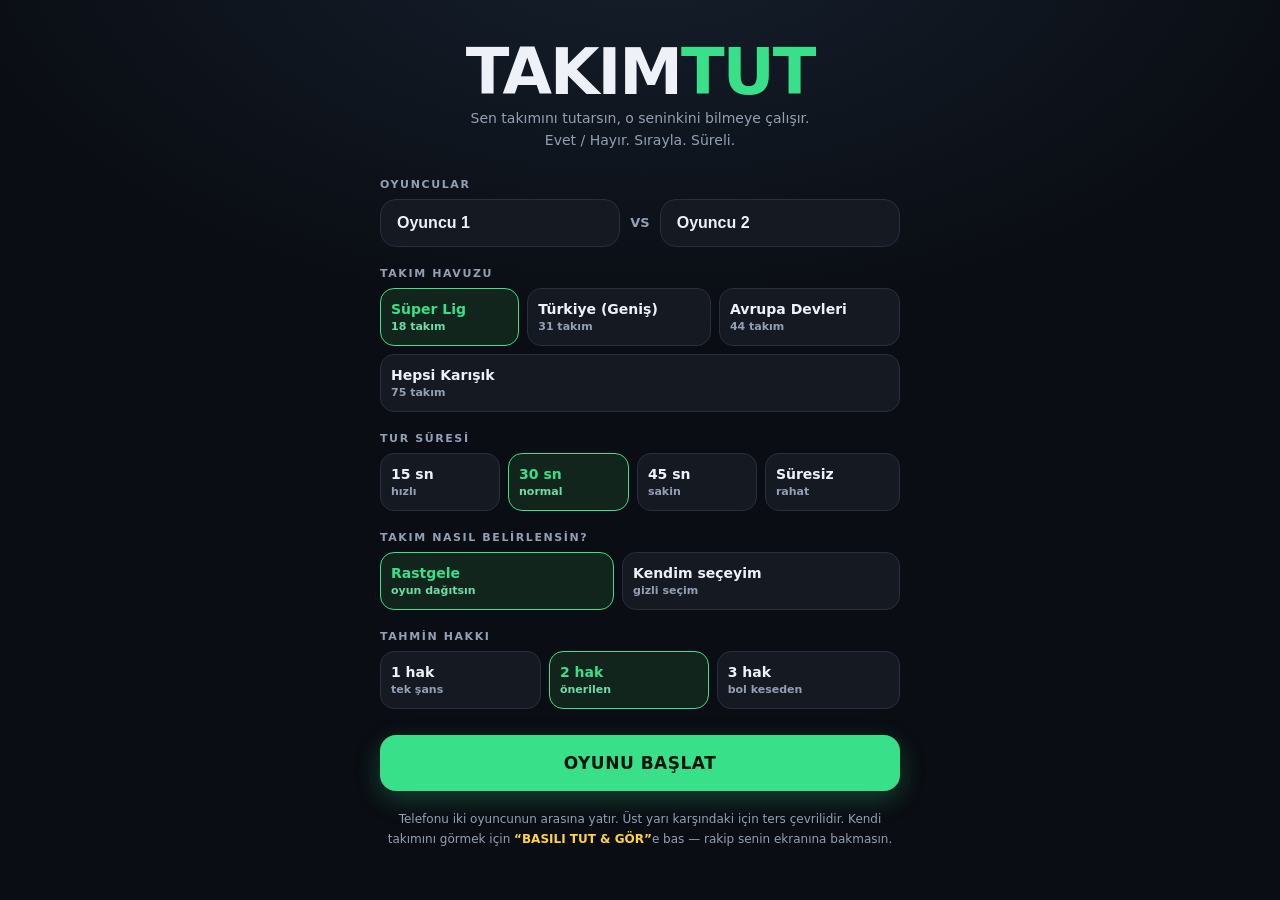
==== index.html @ 1a3922f6 "Takım Tut: iki kişilik split-screen takım tahmin oyunu Telefon iki oyuncunun arasına yatırılıyor; üs" ====
<!doctype html>
<html lang="tr">
<head>
<meta charset="utf-8">
<meta name="viewport" content="width=device-width, initial-scale=1, maximum-scale=1, user-scalable=no, viewport-fit=cover">
<title>TAKIM TUT — Evet / Hayır Takım Bilme Oyunu</title>
<meta name="description" content="İki kişilik, bölünmüş ekranlı, sıralı ve süreli takım tahmin oyunu. Kendi takımını sen görürsün, rakip göremez.">
<meta name="theme-color" content="#0a0d13">
<link rel="stylesheet" href="assets/css/style.css">
<link rel="icon" href="data:image/svg+xml,<svg xmlns='http://www.w3.org/2000/svg' viewBox='0 0 100 100'><text y='.9em' font-size='90'>⚽</text></svg>">
</head>
<body>

<!-- ============ 1) KURULUM ============ -->
<section id="ekran-kurulum" class="ekran aktif">
  <div class="kurulum-kutu">
    <h1 class="logo-yazi">TAKIM<span>TUT</span></h1>
    <p class="slogan">Sen takımını tutarsın, o seninkini bilmeye çalışır.<br>Evet / Hayır. Sırayla. Süreli.</p>

    <div class="alan">
      <label class="etiket">Oyuncular</label>
      <div class="ikili">
        <input id="ad1" class="girdi" maxlength="14" placeholder="1. Oyuncu" value="Oyuncu 1">
        <span class="vs">VS</span>
        <input id="ad2" class="girdi" maxlength="14" placeholder="2. Oyuncu" value="Oyuncu 2">
      </div>
    </div>

    <div class="alan">
      <label class="etiket">Takım havuzu</label>
      <div id="havuz-secim" class="secenekler"></div>
    </div>

    <div class="alan">
      <label class="etiket">Tur süresi</label>
      <div class="secenekler" id="sure-secim">
        <button class="secenek" data-sure="15">15 sn<small>hızlı</small></button>
        <button class="secenek secili" data-sure="30">30 sn<small>normal</small></button>
        <button class="secenek" data-sure="45">45 sn<small>sakin</small></button>
        <button class="secenek" data-sure="0">Süresiz<small>rahat</small></button>
      </div>
    </div>

    <div class="alan">
      <label class="etiket">Takım nasıl belirlensin?</label>
      <div class="secenekler" id="dagitim-secim">
        <button class="secenek secili" data-dagitim="rastgele">Rastgele<small>oyun dağıtsın</small></button>
        <button class="secenek" data-dagitim="secim">Kendim seçeyim<small>gizli seçim</small></button>
      </div>
    </div>

    <div class="alan">
      <label class="etiket">Tahmin hakkı</label>
      <div class="secenekler" id="hak-secim">
        <button class="secenek" data-hak="1">1 hak<small>tek şans</small></button>
        <button class="secenek secili" data-hak="2">2 hak<small>önerilen</small></button>
        <button class="secenek" data-hak="3">3 hak<small>bol keseden</small></button>
      </div>
    </div>

    <button id="basla" class="buyuk-btn">OYUNU BAŞLAT</button>
    <p class="ipucu">Telefonu iki oyuncunun arasına yatır. Üst yarı karşındaki için ters çevrilidir.
      Kendi takımını görmek için <b>“BASILI TUT & GÖR”</b>e bas — rakip senin ekranına bakmasın.</p>
  </div>
</section>

<!-- ============ 2) GİZLİ SEÇİM ============ -->
<section id="ekran-secim" class="ekran">
  <div class="secim-ust">
    <div>
      <div class="kucuk-etiket">Sıra sende</div>
      <h2 id="secim-oyuncu">Oyuncu 1</h2>
    </div>
    <div class="uyari-rozet">Rakip bakmasın 👀</div>
  </div>
  <input id="secim-ara" class="girdi ara" placeholder="Takım ara…" autocomplete="off">
  <div id="secim-izgara" class="izgara"></div>
</section>

<!-- ============ 3) DEVİR TESLİM ============ -->
<section id="ekran-devir" class="ekran">
  <div class="devir-kutu">
    <div class="devir-ikon">🤝</div>
    <h2 id="devir-baslik">Telefonu 2. Oyuncuya ver</h2>
    <p id="devir-alt">Sen hazırsın. Şimdi sıra onda.</p>
    <button id="devir-btn" class="buyuk-btn">HAZIRIM</button>
  </div>
</section>

<!-- ============ 4) OYUN (SPLIT SCREEN) ============ -->
<section id="ekran-oyun" class="ekran">
  <div class="saha" id="saha"></div>
  <div class="orta-serit">
    <div class="orta-sayac" id="orta-sayac">30</div>
    <div class="orta-bilgi" id="orta-bilgi">Tur 1</div>
  </div>
</section>

<!-- ============ 5) BİTİŞ ============ -->
<section id="ekran-bitis" class="ekran">
  <div class="bitis-kutu">
    <div id="bitis-kupa" class="devir-ikon">🏆</div>
    <h2 id="bitis-baslik">Kazandı!</h2>
    <p id="bitis-alt"></p>
    <div class="acilis" id="bitis-acilis"></div>
    <div class="bitis-btnler">
      <button id="tekrar" class="buyuk-btn">TEKRAR OYNA</button>
      <button id="menu" class="ikincil-btn">Ana menü</button>
    </div>
  </div>
</section>

<script src="assets/js/teams.js"></script>
<script src="assets/js/game.js"></script>
</body>
</html>
---- assets/css/style.css ----
/* ================= TAKIM TUT — stil ================= */
:root{
  --zemin:#0a0d13; --panel:#141922; --panel2:#1b2230; --cizgi:#28303f;
  --yazi:#eef2f8; --soluk:#93a0b4;
  --vurgu:#38e08a; --vurgu2:#ffd23f; --kirmizi:#ff4d5e; --mavi:#4aa3ff;
  --gol:16px;
}
*{box-sizing:border-box;-webkit-tap-highlight-color:transparent}
html,body{height:100%;margin:0}
body{
  background:radial-gradient(1200px 700px at 50% -10%, #16202e 0%, var(--zemin) 60%);
  color:var(--yazi); font-family:system-ui,-apple-system,"Segoe UI",Roboto,sans-serif;
  overflow:hidden; overscroll-behavior:none;
}
button{font-family:inherit;cursor:pointer;border:none}

.ekran{position:fixed;inset:0;display:none;overflow:auto;-webkit-overflow-scrolling:touch}
.ekran.aktif{display:block}

/* ---------- KURULUM ---------- */
.kurulum-kutu{max-width:560px;margin:0 auto;padding:28px 20px 44px;text-align:center}
.logo-yazi{font-size:clamp(38px,11vw,64px);font-weight:900;letter-spacing:-2px;margin:14px 0 4px;line-height:.95}
.logo-yazi span{color:var(--vurgu)}
.slogan{color:var(--soluk);margin:0 0 26px;font-size:14px;line-height:1.6}
.alan{text-align:left;margin-bottom:20px}
.etiket{display:block;font-size:11px;letter-spacing:1.6px;text-transform:uppercase;color:var(--soluk);margin-bottom:8px;font-weight:700}
.kucuk-etiket{font-size:11px;letter-spacing:1.6px;text-transform:uppercase;color:var(--soluk);font-weight:700}
.girdi{
  width:100%;background:var(--panel);border:1.5px solid var(--cizgi);color:var(--yazi);
  padding:14px 16px;border-radius:var(--gol);font-size:16px;font-weight:600;outline:none
}
.girdi:focus{border-color:var(--vurgu)}
.ikili{display:flex;align-items:center;gap:10px}
.vs{font-weight:900;color:var(--soluk);font-size:13px}
.secenekler{display:flex;gap:8px;flex-wrap:wrap}
.secenek{
  flex:1 1 auto;min-width:96px;background:var(--panel);border:1.5px solid var(--cizgi);color:var(--yazi);
  padding:12px 10px;border-radius:14px;font-size:14px;font-weight:700;display:flex;flex-direction:column;gap:3px;
  transition:.15s
}
.secenek small{font-weight:600;font-size:11px;color:var(--soluk)}
.secenek.secili{border-color:var(--vurgu);background:#12251c;color:var(--vurgu)}
.secenek.secili small{color:#6fdca6}
.buyuk-btn{
  width:100%;background:var(--vurgu);color:#05130c;padding:18px;border-radius:var(--gol);
  font-size:17px;font-weight:900;letter-spacing:.5px;margin-top:6px;box-shadow:0 8px 24px rgba(56,224,138,.25)
}
.buyuk-btn:active{transform:translateY(1px)}
.ikincil-btn{width:100%;background:transparent;border:1.5px solid var(--cizgi);color:var(--soluk);padding:14px;border-radius:var(--gol);font-weight:700;margin-top:10px}
.ipucu{color:var(--soluk);font-size:12px;line-height:1.7;margin-top:18px}
.ipucu b{color:var(--vurgu2)}

/* ---------- SEÇİM ---------- */
#ekran-secim{padding:18px 14px 30px}
.secim-ust{display:flex;justify-content:space-between;align-items:center;margin-bottom:12px}
.secim-ust h2{margin:2px 0 0;font-size:24px}
.uyari-rozet{background:#2a1c1c;color:#ff9aa4;border:1px solid #4a2a2f;padding:8px 12px;border-radius:999px;font-size:12px;font-weight:700}
.ara{margin-bottom:14px}
.izgara{display:grid;grid-template-columns:repeat(auto-fill,minmax(96px,1fr));gap:10px;padding-bottom:40px}
.kart{
  background:var(--panel);border:1.5px solid var(--cizgi);border-radius:14px;padding:10px 6px 8px;
  display:flex;flex-direction:column;align-items:center;gap:6px;color:var(--yazi)
}
.kart .arma{width:52px;height:auto;display:block}
.kart .isim{font-size:11px;font-weight:700;line-height:1.2;text-align:center}
.kart .lig{font-size:9px;color:var(--soluk)}
.kart:active{border-color:var(--vurgu)}
.kart.elendi{opacity:.32}
.kart.elendi .isim{text-decoration:line-through}

/* ---------- DEVİR / BİTİŞ ---------- */
.devir-kutu,.bitis-kutu{max-width:460px;margin:0 auto;padding:60px 22px;text-align:center}
.devir-ikon{font-size:64px;margin-bottom:10px}
.devir-kutu h2,.bitis-kutu h2{font-size:28px;margin:0 0 8px}
.devir-kutu p,.bitis-kutu p{color:var(--soluk);margin:0 0 26px;line-height:1.6}
.acilis{display:flex;gap:14px;justify-content:center;margin-bottom:26px;flex-wrap:wrap}
.acilis .oyuncu-sonuc{background:var(--panel);border:1.5px solid var(--cizgi);border-radius:16px;padding:14px 16px;min-width:140px}
.acilis .arma{width:76px;margin:0 auto 8px;display:block}
.acilis .kim{font-size:11px;color:var(--soluk);text-transform:uppercase;letter-spacing:1.2px;font-weight:700}
.acilis .tkm{font-weight:800;font-size:15px;margin-top:2px}
.bitis-btnler{max-width:320px;margin:0 auto}

/* ================= OYUN — SPLIT SCREEN ================= */
#ekran-oyun{overflow:hidden}
.saha{position:absolute;inset:0;display:flex;flex-direction:column}
.yari{
  position:relative;flex:1 1 50%;min-height:0;display:flex;flex-direction:column;
  padding:12px 12px;gap:8px;transition:background .25s, box-shadow .25s;
  background:var(--panel);border:2px solid transparent;overflow:hidden
}
.yari.ust{transform:rotate(180deg)}
.yari.pasif{background:#0f141c}
.yari.sirasi{border-color:var(--vurgu);background:#101c17;box-shadow:inset 0 0 60px rgba(56,224,138,.10)}
.yari.cevap-sirasi{border-color:var(--mavi);background:#0f1722;box-shadow:inset 0 0 60px rgba(74,163,255,.10)}

.yari-ust-serit{display:flex;justify-content:space-between;align-items:center;gap:8px;flex:0 0 auto}
.oyuncu-adi{font-weight:800;font-size:15px;display:flex;align-items:center;gap:8px}
.durum-rozet{font-size:10px;font-weight:800;letter-spacing:1.2px;text-transform:uppercase;padding:5px 9px;border-radius:999px;background:#232c3a;color:var(--soluk)}
.durum-rozet.sor{background:#12351f;color:var(--vurgu)}
.durum-rozet.cevapla{background:#122536;color:var(--mavi)}
.sayac-mini{font-variant-numeric:tabular-nums;font-weight:900;font-size:16px;color:var(--soluk)}
.sayac-mini.az{color:var(--kirmizi)}

/* arma alanı + kilit */
.arma-alan{flex:1 1 auto;position:relative;display:flex;align-items:center;justify-content:center;min-height:0;padding-bottom:44px;touch-action:none;cursor:pointer}
.arma-alan .arma{height:100%;max-height:100%;width:auto;max-width:70%;filter:drop-shadow(0 10px 30px rgba(0,0,0,.5))}
.takim-bilgi{position:absolute;bottom:2px;left:0;right:0;text-align:center;pointer-events:none}
.takim-bilgi .ad{font-size:clamp(16px,4.5vw,24px);font-weight:900;letter-spacing:-.5px}
.takim-bilgi .detay{font-size:11px;color:var(--soluk);margin-top:2px}
.kilit{
  position:absolute;inset:0;display:flex;flex-direction:column;align-items:center;justify-content:center;gap:6px;
  background:linear-gradient(180deg,#161c26,#101620);border:2px dashed var(--cizgi);border-radius:18px;
  color:var(--soluk);font-weight:800;letter-spacing:.5px;user-select:none;-webkit-user-select:none;text-align:center;padding:10px
}
.kilit .kilit-ikon{font-size:34px}
.kilit .kilit-alt{font-size:11px;font-weight:600;color:#6d7a8d;max-width:230px;line-height:1.5}
.kilit.gizli{display:none}

/* kontroller */
.kontrol{display:flex;gap:8px;flex:0 0 auto}
.kontrol button{
  flex:1;padding:14px 6px;border-radius:14px;font-weight:900;font-size:14px;
  background:var(--panel2);color:var(--yazi);border:1.5px solid var(--cizgi);letter-spacing:.3px
}
.kontrol button:disabled{opacity:.32}
.kontrol .evet{background:#12351f;border-color:#1f6b3d;color:#5ef0a4}
.kontrol .hayir{background:#351218;border-color:#6b1f2a;color:#ff8a96}
.kontrol .tahmin{background:#2e2708;border-color:#6b5a1f;color:var(--vurgu2)}
.kontrol .pas{flex:0 0 84px;font-size:12px}
.kontrol .eleme,.kontrol .fikir{flex:0 0 54px;font-size:18px;padding:12px 2px}
.kontrol .fikir{background:#26221a;border-color:#5a4c22}

.mesaj{
  flex:0 0 auto;min-height:34px;display:flex;align-items:center;justify-content:center;gap:6px;
  font-size:12px;font-weight:700;color:var(--soluk);text-align:center;line-height:1.35
}
.mesaj .rozet-evet{color:var(--vurgu)} .mesaj .rozet-hayir{color:var(--kirmizi)}
.hak{font-size:10px;color:var(--soluk);font-weight:700}

/* orta şerit */
.orta-serit{
  position:absolute;top:50%;left:0;right:0;transform:translateY(-50%);height:44px;
  display:flex;align-items:center;justify-content:center;gap:14px;pointer-events:none;z-index:5
}
.orta-sayac{
  background:#0a0d13;border:2px solid var(--cizgi);color:var(--yazi);font-weight:900;font-size:18px;
  min-width:58px;text-align:center;padding:6px 10px;border-radius:999px;font-variant-numeric:tabular-nums
}
.orta-sayac.az{border-color:var(--kirmizi);color:var(--kirmizi);animation:nabiz .8s infinite}
.orta-bilgi{background:#0a0d13;border:2px solid var(--cizgi);color:var(--soluk);font-size:11px;font-weight:800;padding:7px 12px;border-radius:999px;letter-spacing:.8px;text-transform:uppercase}
@keyframes nabiz{50%{transform:scale(1.08)}}

/* yarı içi katman (tahmin / eleme) */
.katman{
  position:absolute;inset:0;background:#0c1016;z-index:8;display:flex;flex-direction:column;padding:10px;gap:8px
}
.katman-ust{display:flex;justify-content:space-between;align-items:center;gap:8px;flex:0 0 auto}
.katman-ust h3{margin:0;font-size:14px}
.katman .kapat{background:var(--panel2);border:1.5px solid var(--cizgi);color:var(--soluk);border-radius:10px;padding:8px 12px;font-weight:800;font-size:12px}
.katman .ara{margin:0;padding:10px 12px;font-size:14px;flex:0 0 auto}
.katman .izgara{overflow:auto;flex:1 1 auto;grid-template-columns:repeat(auto-fill,minmax(74px,1fr));gap:7px;padding-bottom:6px;align-content:start}
.katman .kart{padding:7px 4px 6px;border-radius:11px;gap:4px}
.katman .kart .arma{width:34px}
.katman .kart .isim{font-size:9.5px}
.katman .kart .lig{display:none}

@media (min-height:760px){ .kart .arma{width:60px} }
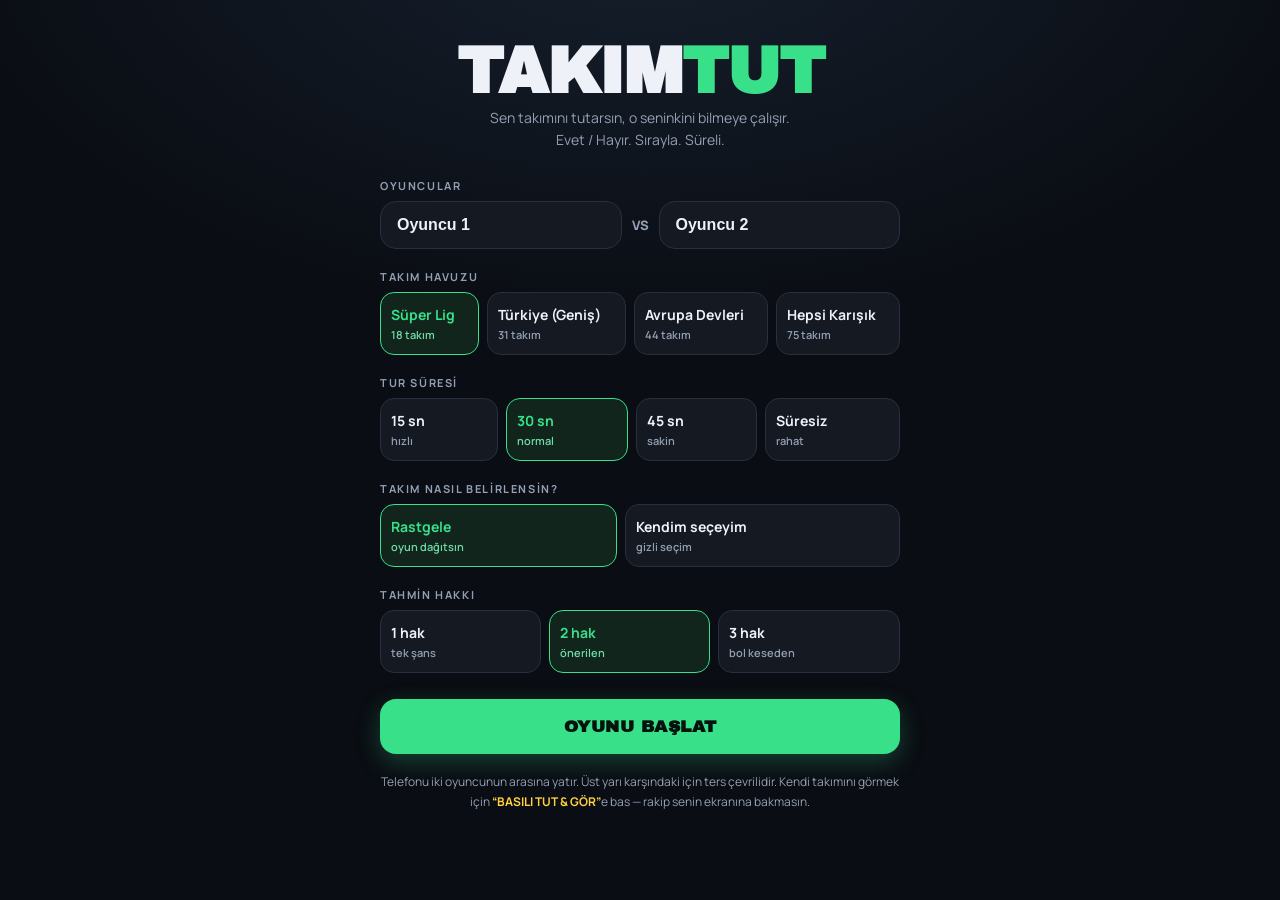
==== commit 90c93bf4: "Tek dosya sürüm, gerçek yazı tipleri ve paylaşılabilir link Oyunu oynamak için depoyu klonlayıp asse" ====
--- a/index.html
+++ b/index.html
@@ -6,6 +6,9 @@
 <title>TAKIM TUT — Evet / Hayır Takım Bilme Oyunu</title>
 <meta name="description" content="İki kişilik, bölünmüş ekranlı, sıralı ve süreli takım tahmin oyunu. Kendi takımını sen görürsün, rakip göremez.">
 <meta name="theme-color" content="#0a0d13">
+<link rel="preconnect" href="https://fonts.googleapis.com">
+<link rel="preconnect" href="https://fonts.gstatic.com" crossorigin>
+<link rel="stylesheet" href="https://fonts.googleapis.com/css2?family=Archivo+Black&family=Manrope:wght@500;700;800&display=swap">
 <link rel="stylesheet" href="assets/css/style.css">
 <link rel="icon" href="data:image/svg+xml,<svg xmlns='http://www.w3.org/2000/svg' viewBox='0 0 100 100'><text y='.9em' font-size='90'>⚽</text></svg>">
 </head>
--- a/assets/css/style.css
+++ b/assets/css/style.css
@@ -4,12 +4,14 @@
   --yazi:#eef2f8; --soluk:#93a0b4;
   --vurgu:#38e08a; --vurgu2:#ffd23f; --kirmizi:#ff4d5e; --mavi:#4aa3ff;
   --gol:16px;
+  --display:'Archivo Black','Arial Black',Impact,system-ui,sans-serif;
+  --govde:'Manrope',system-ui,-apple-system,'Segoe UI',Roboto,sans-serif;
 }
 *{box-sizing:border-box;-webkit-tap-highlight-color:transparent}
 html,body{height:100%;margin:0}
 body{
   background:radial-gradient(1200px 700px at 50% -10%, #16202e 0%, var(--zemin) 60%);
-  color:var(--yazi); font-family:system-ui,-apple-system,"Segoe UI",Roboto,sans-serif;
+  color:var(--yazi); font-family:var(--govde);
   overflow:hidden; overscroll-behavior:none;
 }
 button{font-family:inherit;cursor:pointer;border:none}
@@ -19,7 +21,7 @@
 
 /* ---------- KURULUM ---------- */
 .kurulum-kutu{max-width:560px;margin:0 auto;padding:28px 20px 44px;text-align:center}
-.logo-yazi{font-size:clamp(38px,11vw,64px);font-weight:900;letter-spacing:-2px;margin:14px 0 4px;line-height:.95}
+.logo-yazi{font-family:var(--display);font-weight:900;font-size:clamp(38px,11vw,64px);letter-spacing:-1px;margin:14px 0 4px;line-height:.95;text-wrap:balance}
 .logo-yazi span{color:var(--vurgu)}
 .slogan{color:var(--soluk);margin:0 0 26px;font-size:14px;line-height:1.6}
 .alan{text-align:left;margin-bottom:20px}
@@ -43,7 +45,7 @@
 .secenek.secili small{color:#6fdca6}
 .buyuk-btn{
   width:100%;background:var(--vurgu);color:#05130c;padding:18px;border-radius:var(--gol);
-  font-size:17px;font-weight:900;letter-spacing:.5px;margin-top:6px;box-shadow:0 8px 24px rgba(56,224,138,.25)
+  font-family:var(--display);font-weight:900;font-size:17px;letter-spacing:.5px;margin-top:6px;box-shadow:0 8px 24px rgba(56,224,138,.25)
 }
 .buyuk-btn:active{transform:translateY(1px)}
 .ikincil-btn{width:100%;background:transparent;border:1.5px solid var(--cizgi);color:var(--soluk);padding:14px;border-radius:var(--gol);font-weight:700;margin-top:10px}
@@ -53,7 +55,7 @@
 /* ---------- SEÇİM ---------- */
 #ekran-secim{padding:18px 14px 30px}
 .secim-ust{display:flex;justify-content:space-between;align-items:center;margin-bottom:12px}
-.secim-ust h2{margin:2px 0 0;font-size:24px}
+.secim-ust h2{margin:2px 0 0;font-size:23px;font-family:var(--display);font-weight:900}
 .uyari-rozet{background:#2a1c1c;color:#ff9aa4;border:1px solid #4a2a2f;padding:8px 12px;border-radius:999px;font-size:12px;font-weight:700}
 .ara{margin-bottom:14px}
 .izgara{display:grid;grid-template-columns:repeat(auto-fill,minmax(96px,1fr));gap:10px;padding-bottom:40px}
@@ -71,7 +73,7 @@
 /* ---------- DEVİR / BİTİŞ ---------- */
 .devir-kutu,.bitis-kutu{max-width:460px;margin:0 auto;padding:60px 22px;text-align:center}
 .devir-ikon{font-size:64px;margin-bottom:10px}
-.devir-kutu h2,.bitis-kutu h2{font-size:28px;margin:0 0 8px}
+.devir-kutu h2,.bitis-kutu h2{font-family:var(--display);font-weight:900;font-size:26px;margin:0 0 8px;line-height:1.15;text-wrap:balance}
 .devir-kutu p,.bitis-kutu p{color:var(--soluk);margin:0 0 26px;line-height:1.6}
 .acilis{display:flex;gap:14px;justify-content:center;margin-bottom:26px;flex-wrap:wrap}
 .acilis .oyuncu-sonuc{background:var(--panel);border:1.5px solid var(--cizgi);border-radius:16px;padding:14px 16px;min-width:140px}
@@ -105,7 +107,7 @@
 .arma-alan{flex:1 1 auto;position:relative;display:flex;align-items:center;justify-content:center;min-height:0;padding-bottom:44px;touch-action:none;cursor:pointer}
 .arma-alan .arma{height:100%;max-height:100%;width:auto;max-width:70%;filter:drop-shadow(0 10px 30px rgba(0,0,0,.5))}
 .takim-bilgi{position:absolute;bottom:2px;left:0;right:0;text-align:center;pointer-events:none}
-.takim-bilgi .ad{font-size:clamp(16px,4.5vw,24px);font-weight:900;letter-spacing:-.5px}
+.takim-bilgi .ad{font-family:var(--display);font-weight:900;font-size:clamp(17px,4.6vw,26px);letter-spacing:-.3px}
 .takim-bilgi .detay{font-size:11px;color:var(--soluk);margin-top:2px}
 .kilit{
   position:absolute;inset:0;display:flex;flex-direction:column;align-items:center;justify-content:center;gap:6px;
@@ -143,7 +145,7 @@
   display:flex;align-items:center;justify-content:center;gap:14px;pointer-events:none;z-index:5
 }
 .orta-sayac{
-  background:#0a0d13;border:2px solid var(--cizgi);color:var(--yazi);font-weight:900;font-size:18px;
+  background:#0a0d13;border:2px solid var(--cizgi);color:var(--yazi);font-family:var(--display);font-weight:900;font-size:18px;
   min-width:58px;text-align:center;padding:6px 10px;border-radius:999px;font-variant-numeric:tabular-nums
 }
 .orta-sayac.az{border-color:var(--kirmizi);color:var(--kirmizi);animation:nabiz .8s infinite}
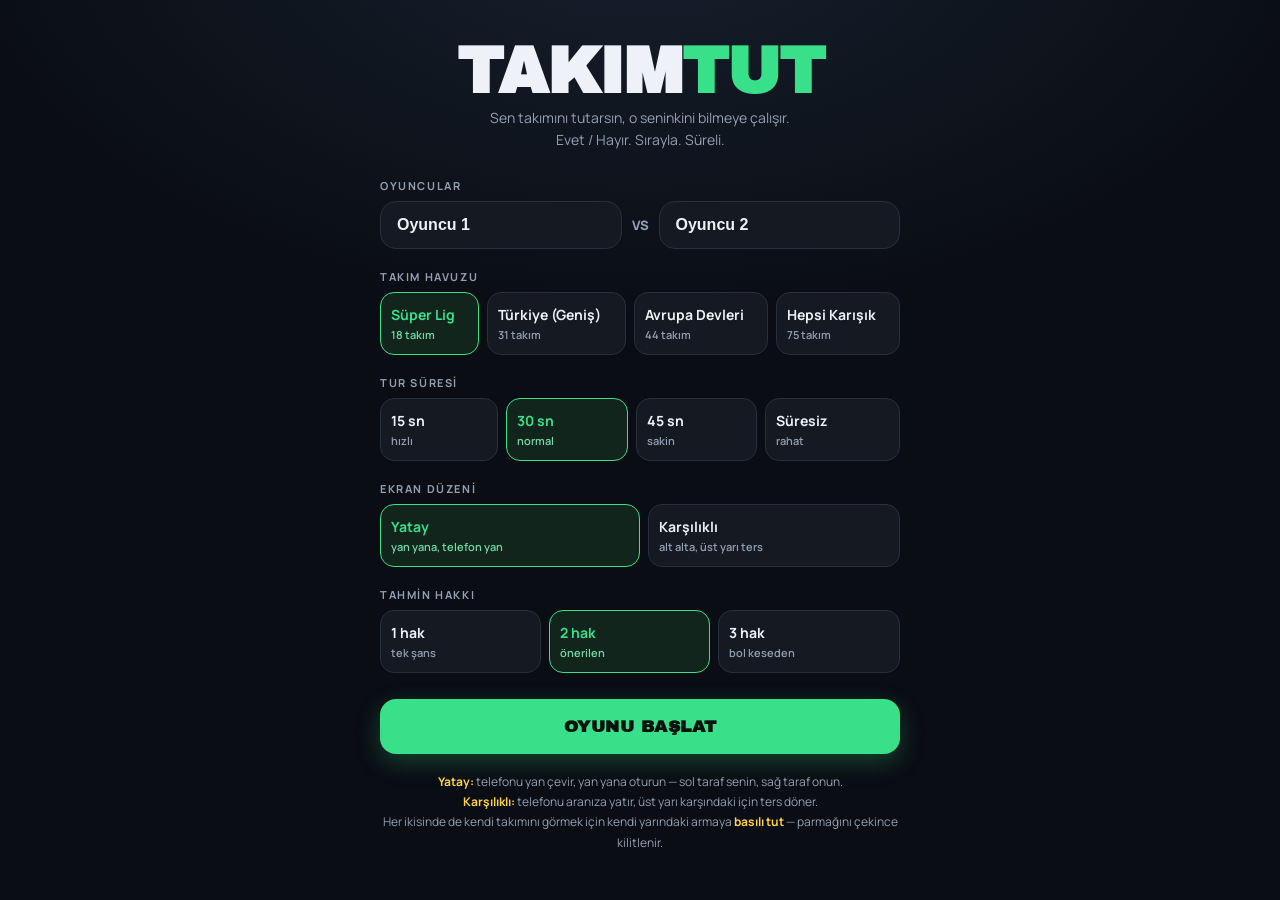
==== commit 140748ec: "Takımları oyuncular seçsin + yatay bölünmüş ekran - Rastgele dağıtım kaldırıldı: telefon el değiştir" ====
--- a/index.html
+++ b/index.html
@@ -45,10 +45,10 @@
     </div>
 
     <div class="alan">
-      <label class="etiket">Takım nasıl belirlensin?</label>
-      <div class="secenekler" id="dagitim-secim">
-        <button class="secenek secili" data-dagitim="rastgele">Rastgele<small>oyun dağıtsın</small></button>
-        <button class="secenek" data-dagitim="secim">Kendim seçeyim<small>gizli seçim</small></button>
+      <label class="etiket">Ekran düzeni</label>
+      <div class="secenekler" id="duzen-secim">
+        <button class="secenek secili" data-duzen="yatay">Yatay<small>yan yana, telefon yan</small></button>
+        <button class="secenek" data-duzen="dikey">Karşılıklı<small>alt alta, üst yarı ters</small></button>
       </div>
     </div>
 
@@ -62,8 +62,9 @@
     </div>
 
     <button id="basla" class="buyuk-btn">OYUNU BAŞLAT</button>
-    <p class="ipucu">Telefonu iki oyuncunun arasına yatır. Üst yarı karşındaki için ters çevrilidir.
-      Kendi takımını görmek için <b>“BASILI TUT & GÖR”</b>e bas — rakip senin ekranına bakmasın.</p>
+    <p class="ipucu"><b>Yatay:</b> telefonu yan çevir, yan yana oturun — sol taraf senin, sağ taraf onun.<br>
+      <b>Karşılıklı:</b> telefonu aranıza yatır, üst yarı karşındaki için ters döner.<br>
+      Her ikisinde de kendi takımını görmek için kendi yarındaki armaya <b>basılı tut</b> — parmağını çekince kilitlenir.</p>
   </div>
 </section>
 
@@ -93,9 +94,10 @@
 <!-- ============ 4) OYUN (SPLIT SCREEN) ============ -->
 <section id="ekran-oyun" class="ekran">
   <div class="saha" id="saha"></div>
-  <div class="orta-serit">
+  <div class="orta-serit" id="orta-serit">
     <div class="orta-sayac" id="orta-sayac">30</div>
     <div class="orta-bilgi" id="orta-bilgi">Tur 1</div>
+    <div class="cevir">📱 Telefonu yan çevir</div>
   </div>
 </section>
 
--- a/assets/css/style.css
+++ b/assets/css/style.css
@@ -85,12 +85,15 @@
 /* ================= OYUN — SPLIT SCREEN ================= */
 #ekran-oyun{overflow:hidden}
 .saha{position:absolute;inset:0;display:flex;flex-direction:column}
+.saha.yatay{flex-direction:row}                 /* telefon yan: sol | sağ */
+.saha.dikey{flex-direction:column}              /* telefon masada: üst / alt */
 .yari{
   position:relative;flex:1 1 50%;min-height:0;display:flex;flex-direction:column;
   padding:12px 12px;gap:8px;transition:background .25s, box-shadow .25s;
   background:var(--panel);border:2px solid transparent;overflow:hidden
 }
-.yari.ust{transform:rotate(180deg)}
+.saha.dikey .yari.sol{transform:rotate(180deg)}  /* karşıdaki düz okusun */
+.saha.yatay .yari{flex:1 1 50%}
 .yari.pasif{background:#0f141c}
 .yari.sirasi{border-color:var(--vurgu);background:#101c17;box-shadow:inset 0 0 60px rgba(56,224,138,.10)}
 .yari.cevap-sirasi{border-color:var(--mavi);background:#0f1722;box-shadow:inset 0 0 60px rgba(74,163,255,.10)}
@@ -144,6 +147,15 @@
   position:absolute;top:50%;left:0;right:0;transform:translateY(-50%);height:44px;
   display:flex;align-items:center;justify-content:center;gap:14px;pointer-events:none;z-index:5
 }
+.orta-serit.yatay{
+  top:50%;left:50%;right:auto;transform:translate(-50%,-50%);height:auto;
+  flex-direction:column;gap:8px
+}
+.orta-serit.yatay .orta-bilgi{display:none}   /* dar seam: sayaç yeter, rol rozetleri yarılarda */
+/* yatay düzende telefon dik tutuluyorsa uyar */
+.cevir{display:none;background:#2a1c1c;border:2px solid #4a2a2f;color:#ff9aa4;
+  font-size:12px;font-weight:800;padding:8px 14px;border-radius:999px;text-align:center}
+@media (orientation:portrait){ .orta-serit.yatay .cevir{display:block} }
 .orta-sayac{
   background:#0a0d13;border:2px solid var(--cizgi);color:var(--yazi);font-family:var(--display);font-weight:900;font-size:18px;
   min-width:58px;text-align:center;padding:6px 10px;border-radius:999px;font-variant-numeric:tabular-nums
@@ -167,3 +179,12 @@
 .katman .kart .lig{display:none}
 
 @media (min-height:760px){ .kart .arma{width:60px} }
+/* dar/alçak yarılar için sıkıştırma (telefon yan tutulduğunda) */
+@media (max-height:520px){
+  .yari{padding:8px 10px;gap:6px}
+  .kilit .kilit-alt{display:none}
+  .kilit .kilit-ikon{font-size:26px}
+  .kontrol button{padding:11px 4px;font-size:13px}
+  .mesaj{min-height:26px;font-size:11px}
+  .arma-alan{padding-bottom:38px}
+}
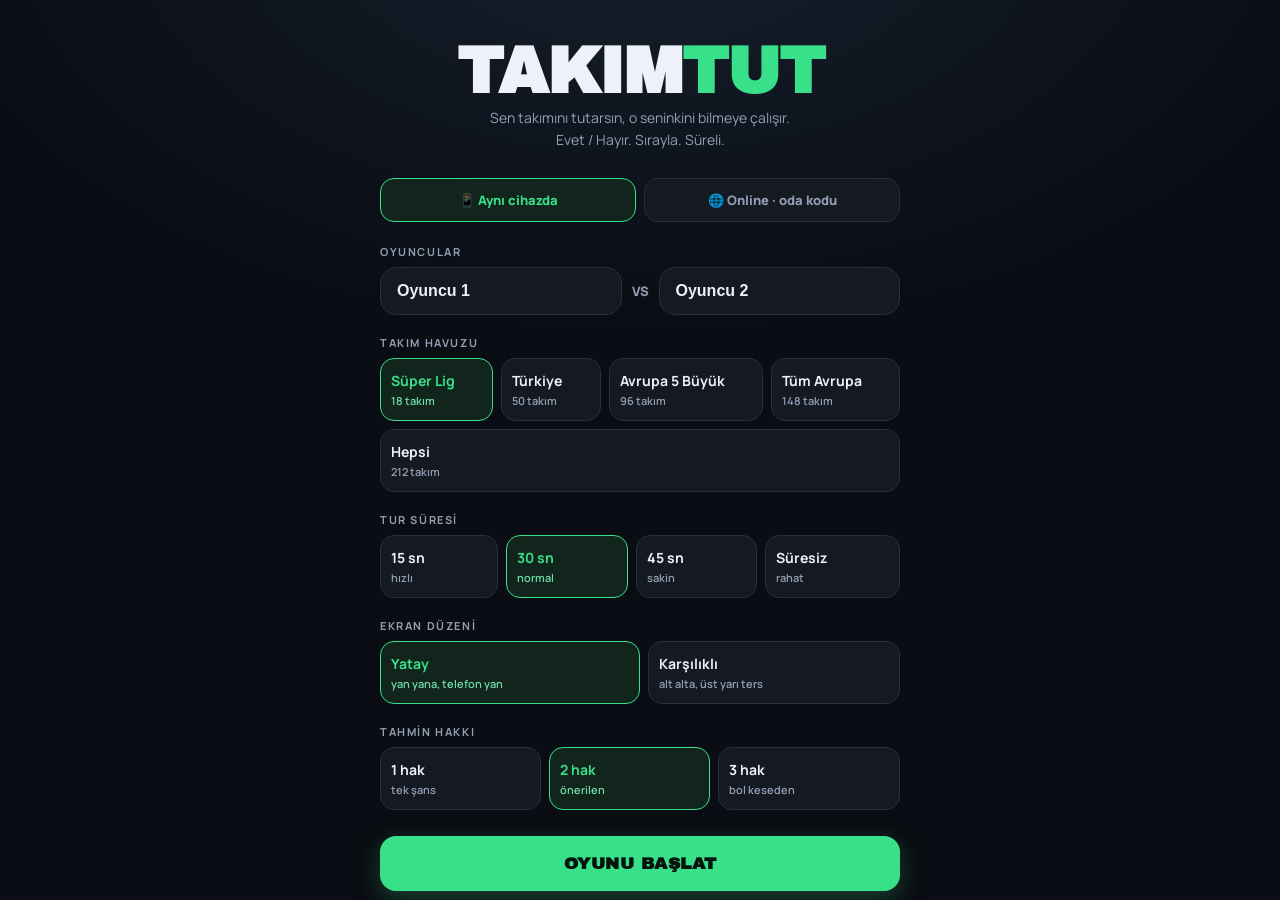
==== commit ff46c1fc: "212 takım ve oda kodlu online mod Takım veritabanı: Süper Lig, TFF 1. Lig, Türkiye klasikleri, Avrup" ====
--- a/index.html
+++ b/index.html
@@ -20,6 +20,11 @@
     <h1 class="logo-yazi">TAKIM<span>TUT</span></h1>
     <p class="slogan">Sen takımını tutarsın, o seninkini bilmeye çalışır.<br>Evet / Hayır. Sırayla. Süreli.</p>
 
+    <div class="mod-secim">
+      <button class="mod aktif" data-mod="yerel">📱 Aynı cihazda</button>
+      <button class="mod" data-mod="online">🌐 Online · oda kodu</button>
+    </div>
+
     <div class="alan">
       <label class="etiket">Oyuncular</label>
       <div class="ikili">
@@ -68,7 +73,120 @@
   </div>
 </section>
 
-<!-- ============ 2) GİZLİ SEÇİM ============ -->
+
+<!-- ============ ONLINE: BAĞLANTI ============ -->
+<section id="ekran-online" class="ekran">
+  <div class="kurulum-kutu">
+    <h1 class="logo-yazi">ONLINE<span>ODA</span></h1>
+    <p class="slogan">İki ayrı telefon, tek oda kodu. Takımını gerçekten kimse göremez.</p>
+
+    <div class="alan">
+      <label class="etiket">Adın</label>
+      <input id="net-ad" class="girdi" maxlength="14" placeholder="Adın">
+    </div>
+
+    <div class="alan">
+      <label class="etiket">Sunucu adresi</label>
+      <input id="net-sunucu" class="girdi" placeholder="https://oda-sunucun.up.railway.app" autocomplete="off" spellcheck="false">
+      <p class="ipucu" style="margin-top:8px">Oyunu sunucunun adresinden açtıysan burayı boş bırak — kendi adresini kullanır.
+      Online mod bir oda sunucusu ister (<code>online-server/</code>, README’de deploy adımları var).
+      claude.ai önizlemesinde çalışmaz: tarayıcı güvenlik politikası dışarı bağlantıyı engelliyor.</p>
+    </div>
+
+    <button id="net-kur" class="buyuk-btn">ODA KUR</button>
+
+    <div class="ayrac"><span>ya da</span></div>
+
+    <div class="alan">
+      <label class="etiket">Oda kodu</label>
+      <div class="ikili">
+        <input id="net-kod" class="girdi kod-girdi" maxlength="4" placeholder="ABCD" autocomplete="off" spellcheck="false">
+        <button id="net-katil" class="buyuk-btn" style="margin:0;flex:0 0 130px">KATIL</button>
+      </div>
+    </div>
+
+    <p id="net-durum" class="net-durum"></p>
+    <button class="ikincil-btn" data-geri="ekran-kurulum">← Geri</button>
+  </div>
+</section>
+
+<!-- ============ ONLINE: LOBİ ============ -->
+<section id="ekran-lobi" class="ekran">
+  <div class="kurulum-kutu">
+    <div class="kucuk-etiket">Oda kodu</div>
+    <button id="lobi-kod" class="kod-rozet" title="Kopyalamak için dokun">----</button>
+    <p class="slogan" id="lobi-ipucu">Kodu rakibine söyle, o da “Online → Katıl” desin.</p>
+
+    <div class="lobi-liste" id="lobi-oyuncular"></div>
+    <div class="lobi-ayar" id="lobi-ayar"></div>
+
+    <button id="lobi-basla" class="buyuk-btn">BAŞLAT</button>
+    <button class="ikincil-btn" id="lobi-cik">Odadan çık</button>
+  </div>
+</section>
+
+<!-- ============ ONLINE: TAKIM SEÇİMİ ============ -->
+<section id="ekran-net-secim" class="ekran">
+  <div class="secim-ust">
+    <div>
+      <div class="kucuk-etiket">Takımını seç</div>
+      <h2>Kimse göremez</h2>
+    </div>
+    <div class="uyari-rozet" id="net-secim-durum">Rakip seçiyor…</div>
+  </div>
+  <input id="net-secim-ara" class="girdi ara" placeholder="Takım ya da şehir ara…" autocomplete="off">
+  <div id="net-secim-izgara" class="izgara"></div>
+</section>
+
+<!-- ============ ONLINE: OYUN ============ -->
+<section id="ekran-net" class="ekran">
+  <div class="net-saha">
+    <div class="net-ust">
+      <div class="net-kim">
+        <span id="net-ben-ad">Sen</span>
+        <span class="hak" id="net-hak">🎯 2</span>
+      </div>
+      <div class="net-rakip">
+        <span id="net-rakip-ad">Rakip</span>
+        <span class="cevrim" id="net-cevrim">●</span>
+      </div>
+      <div class="sayac-mini" id="net-sayac">–</div>
+    </div>
+
+    <div class="arma-alan" id="net-arma-alan">
+      <div class="takim-bilgi">
+        <div class="ad" id="net-takim-ad"></div>
+        <div class="detay" id="net-takim-detay"></div>
+      </div>
+      <div class="kilit" id="net-kilit">
+        <div class="kilit-ikon">🔒</div>
+        <div>BASILI TUT &amp; GÖR</div>
+        <div class="kilit-alt">Takımın sadece bu telefonda. Rakip asla göremez.</div>
+      </div>
+    </div>
+
+    <div class="net-rozet" id="net-rozet">Sıra sende</div>
+    <div class="net-akis" id="net-akis"></div>
+
+    <div class="net-aksiyon" id="net-aksiyon"></div>
+  </div>
+</section>
+
+<!-- ============ ONLINE: BİTİŞ ============ -->
+<section id="ekran-net-bitis" class="ekran">
+  <div class="bitis-kutu">
+    <div id="net-bitis-kupa" class="devir-ikon">🏆</div>
+    <h2 id="net-bitis-baslik"></h2>
+    <p id="net-bitis-alt"></p>
+    <div class="acilis" id="net-bitis-acilis"></div>
+    <div class="bitis-btnler">
+      <button id="net-tekrar" class="buyuk-btn">TEKRAR OYNA</button>
+      <button class="ikincil-btn" id="net-bitis-cik">Odadan çık</button>
+    </div>
+  </div>
+</section>
+
+<!-- ============ 2) GİZLİ SEÇİM (yerel) ============ -->
 <section id="ekran-secim" class="ekran">
   <div class="secim-ust">
     <div>
@@ -117,5 +235,6 @@
 
 <script src="assets/js/teams.js"></script>
 <script src="assets/js/game.js"></script>
+<script src="assets/js/online.js"></script>
 </body>
 </html>
--- a/assets/css/style.css
+++ b/assets/css/style.css
@@ -188,3 +188,79 @@
   .mesaj{min-height:26px;font-size:11px}
   .arma-alan{padding-bottom:38px}
 }
+
+/* ================= ONLINE ================= */
+.mod-secim{display:flex;gap:8px;margin:0 0 22px}
+.mod{
+  flex:1;background:var(--panel);border:1.5px solid var(--cizgi);color:var(--soluk);
+  padding:12px 8px;border-radius:14px;font-weight:800;font-size:13px
+}
+.mod.aktif{border-color:var(--vurgu);background:#12251c;color:var(--vurgu)}
+
+.ayrac{display:flex;align-items:center;gap:12px;margin:20px 0;color:var(--soluk);font-size:12px;font-weight:700}
+.ayrac::before,.ayrac::after{content:"";flex:1;height:1px;background:var(--cizgi)}
+
+.kod-girdi{font-family:var(--display);font-size:26px;letter-spacing:8px;text-align:center;text-transform:uppercase}
+.kod-rozet{
+  display:block;width:100%;margin:6px 0 4px;background:var(--panel);border:2px dashed var(--vurgu);
+  color:var(--vurgu);font-family:var(--display);font-weight:900;font-size:clamp(40px,15vw,64px);
+  letter-spacing:10px;padding:16px 8px 16px 18px;border-radius:var(--gol)
+}
+.net-durum{min-height:20px;font-size:13px;font-weight:700;color:var(--vurgu2);margin:14px 0 6px}
+.net-durum.kotu{color:var(--kirmizi)}
+
+.lobi-liste{display:flex;flex-direction:column;gap:8px;margin:18px 0}
+.lobi-oyuncu{
+  display:flex;align-items:center;justify-content:space-between;gap:10px;background:var(--panel);
+  border:1.5px solid var(--cizgi);border-radius:14px;padding:14px 16px;font-weight:800
+}
+.lobi-oyuncu .rol{font-size:11px;color:var(--soluk);font-weight:700;letter-spacing:1px;text-transform:uppercase}
+.lobi-oyuncu.bos{border-style:dashed;color:var(--soluk)}
+.lobi-ayar{display:flex;gap:8px;flex-wrap:wrap;justify-content:center;margin-bottom:20px}
+.lobi-ayar span{background:var(--panel2);border:1px solid var(--cizgi);color:var(--soluk);
+  padding:7px 12px;border-radius:999px;font-size:11px;font-weight:800;letter-spacing:.6px}
+
+/* --- online oyun ekranı --- */
+.net-saha{position:absolute;inset:0;display:flex;flex-direction:column;gap:8px;padding:12px}
+.net-ust{display:flex;align-items:center;gap:10px;flex:0 0 auto}
+.net-kim{font-weight:800;font-size:15px;display:flex;align-items:center;gap:8px}
+.net-rakip{margin-left:auto;font-size:12px;color:var(--soluk);font-weight:700;display:flex;align-items:center;gap:6px}
+.cevrim{color:var(--kirmizi);font-size:10px}
+.cevrim.acik{color:var(--vurgu)}
+#ekran-net .arma-alan{flex:1 1 auto;padding-bottom:44px}
+.net-rozet{
+  flex:0 0 auto;text-align:center;font-size:12px;font-weight:900;letter-spacing:1.2px;text-transform:uppercase;
+  padding:9px;border-radius:12px;background:#232c3a;color:var(--soluk)
+}
+.net-rozet.sen{background:#12351f;color:var(--vurgu)}
+.net-rozet.rakip{background:#122536;color:var(--mavi)}
+.net-akis{
+  flex:0 0 auto;max-height:24vh;overflow:auto;display:flex;flex-direction:column;gap:6px;
+  background:#0e131b;border:1.5px solid var(--cizgi);border-radius:14px;padding:10px
+}
+.net-akis:empty{display:none}
+.satir{font-size:13px;line-height:1.45;font-weight:600}
+.satir .etiket2{font-size:10px;font-weight:900;letter-spacing:1px;text-transform:uppercase;color:var(--soluk);margin-right:6px}
+.satir.evet{color:var(--vurgu)} .satir.hayir{color:var(--kirmizi)} .satir.sistem{color:var(--soluk);font-style:italic}
+.buyuk-soru{
+  flex:0 0 auto;background:#101c17;border:2px solid var(--vurgu);border-radius:16px;padding:14px;
+  font-size:16px;font-weight:800;text-align:center;line-height:1.4
+}
+.net-aksiyon{flex:0 0 auto;display:flex;flex-direction:column;gap:8px}
+.net-aksiyon .satir-btn{display:flex;gap:8px}
+.net-aksiyon .satir-btn button{
+  flex:1;padding:15px 6px;border-radius:14px;font-weight:900;font-size:14px;
+  background:var(--panel2);color:var(--yazi);border:1.5px solid var(--cizgi)
+}
+.net-aksiyon .evet{background:#12351f;border-color:#1f6b3d;color:#5ef0a4}
+.net-aksiyon .hayir{background:#351218;border-color:#6b1f2a;color:#ff8a96}
+.net-aksiyon .tahmin{background:#2e2708;border-color:#6b5a1f;color:var(--vurgu2)}
+.net-aksiyon .dar{flex:0 0 56px;font-size:18px;padding:14px 4px}
+.net-aksiyon .bekle{text-align:center;color:var(--soluk);font-weight:700;font-size:13px;padding:12px}
+.soru-satir{display:flex;gap:8px}
+.soru-satir .girdi{padding:14px 14px;font-size:15px}
+.soru-satir button{flex:0 0 92px;background:var(--vurgu);color:#05130c;border-radius:14px;font-weight:900}
+
+/* tam ekran katman (online tahmin / eleme) */
+.tam-katman{position:fixed;inset:0;z-index:30;background:#0c1016;display:flex;flex-direction:column;padding:12px;gap:10px}
+.tam-katman .izgara{overflow:auto;flex:1 1 auto;align-content:start}
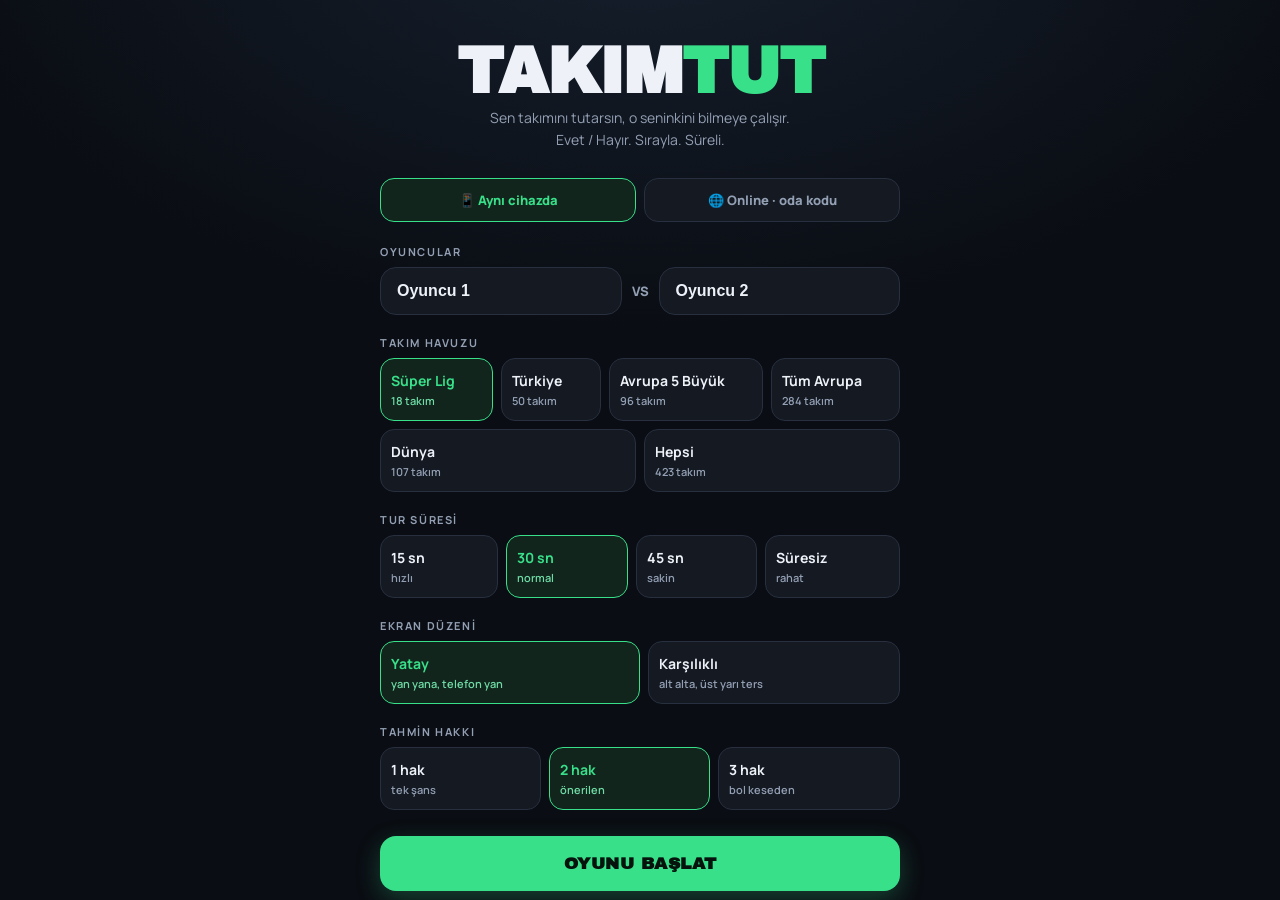
==== commit 357313e7: "423 takim: Avrupa kupalari, Rusya/Kazakistan, Amerika, Okyanusya, Asya, Afrika - Takim veritabaninin" ====
--- a/index.html
+++ b/index.html
@@ -158,11 +158,8 @@
         <div class="ad" id="net-takim-ad"></div>
         <div class="detay" id="net-takim-detay"></div>
       </div>
-      <div class="kilit" id="net-kilit">
-        <div class="kilit-ikon">🔒</div>
-        <div>BASILI TUT &amp; GÖR</div>
-        <div class="kilit-alt">Takımın sadece bu telefonda. Rakip asla göremez.</div>
-      </div>
+      <!-- online modda kilit yok: telefon senin, rakip zaten göremiyor -->
+      <div class="kilit gizli" id="net-kilit"></div>
     </div>
 
     <div class="net-rozet" id="net-rozet">Sıra sende</div>
@@ -236,5 +233,6 @@
 <script src="assets/js/teams.js"></script>
 <script src="assets/js/game.js"></script>
 <script src="assets/js/online.js"></script>
+<script src="assets/js/logo.js"></script>
 </body>
 </html>
--- a/assets/css/style.css
+++ b/assets/css/style.css
@@ -64,6 +64,7 @@
   display:flex;flex-direction:column;align-items:center;gap:6px;color:var(--yazi)
 }
 .kart .arma{width:52px;height:auto;display:block}
+img.arma{object-fit:contain}
 .kart .isim{font-size:11px;font-weight:700;line-height:1.2;text-align:center}
 .kart .lig{font-size:9px;color:var(--soluk)}
 .kart:active{border-color:var(--vurgu)}
@@ -108,7 +109,7 @@
 
 /* arma alanı + kilit */
 .arma-alan{flex:1 1 auto;position:relative;display:flex;align-items:center;justify-content:center;min-height:0;padding-bottom:44px;touch-action:none;cursor:pointer}
-.arma-alan .arma{height:100%;max-height:100%;width:auto;max-width:70%;filter:drop-shadow(0 10px 30px rgba(0,0,0,.5))}
+.arma-alan .arma{height:100%;max-height:100%;width:auto;max-width:70%;object-fit:contain;filter:drop-shadow(0 10px 30px rgba(0,0,0,.5))}
 .takim-bilgi{position:absolute;bottom:2px;left:0;right:0;text-align:center;pointer-events:none}
 .takim-bilgi .ad{font-family:var(--display);font-weight:900;font-size:clamp(17px,4.6vw,26px);letter-spacing:-.3px}
 .takim-bilgi .detay{font-size:11px;color:var(--soluk);margin-top:2px}
@@ -264,3 +265,15 @@
 /* tam ekran katman (online tahmin / eleme) */
 .tam-katman{position:fixed;inset:0;z-index:30;background:#0c1016;display:flex;flex-direction:column;padding:12px;gap:10px}
 .tam-katman .izgara{overflow:auto;flex:1 1 auto;align-content:start}
+
+/* lobide oda ayarları */
+.lobi-ayar.kurucu{flex-direction:column;gap:14px;align-items:stretch;text-align:left}
+.lobi-grup{display:flex;flex-direction:column;gap:7px}
+.cipler{display:flex;gap:7px;flex-wrap:wrap}
+.lobi-cip{
+  flex:1 1 auto;min-width:88px;background:var(--panel);border:1.5px solid var(--cizgi);color:var(--yazi);
+  padding:10px 8px;border-radius:12px;font-size:13px;font-weight:800;display:flex;flex-direction:column;gap:2px
+}
+.lobi-cip small{font-weight:600;font-size:10px;color:var(--soluk)}
+.lobi-cip.secili{border-color:var(--vurgu);background:#12251c;color:var(--vurgu)}
+.lobi-cip.secili small{color:#6fdca6}
